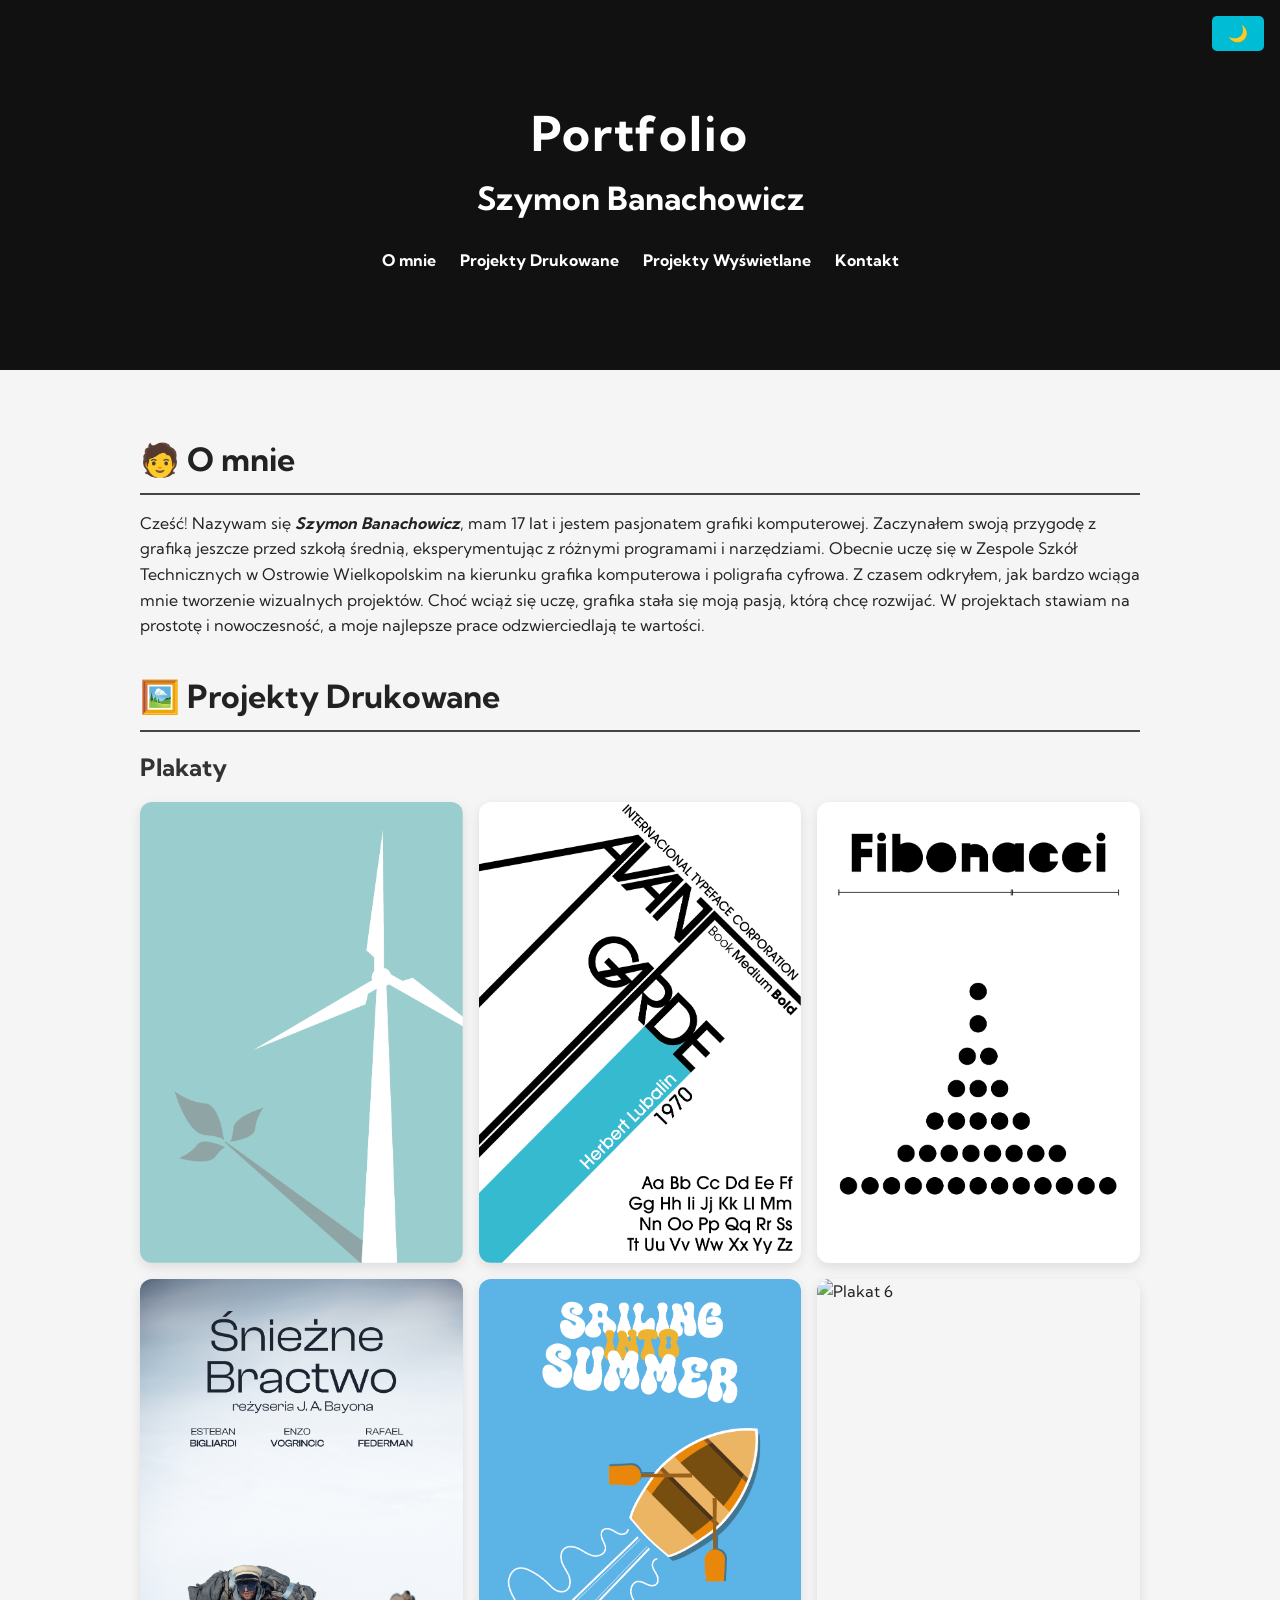
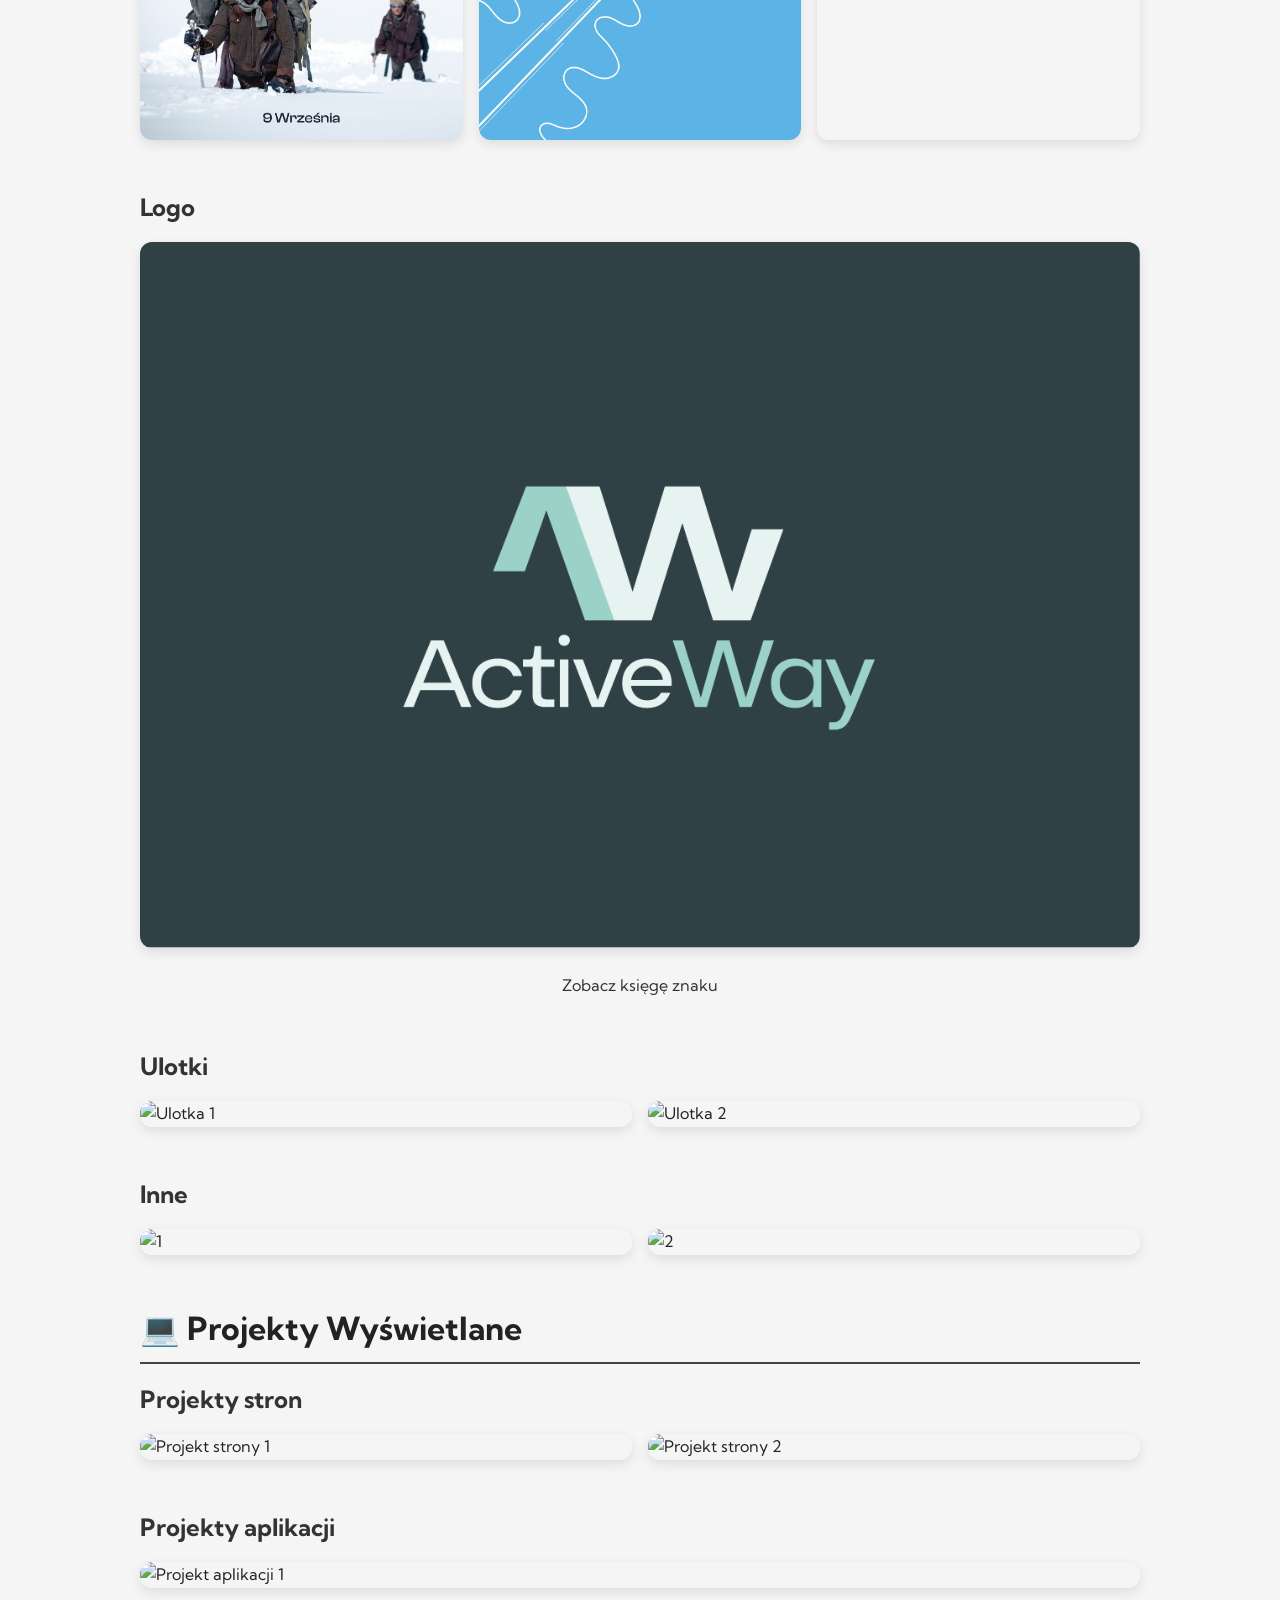
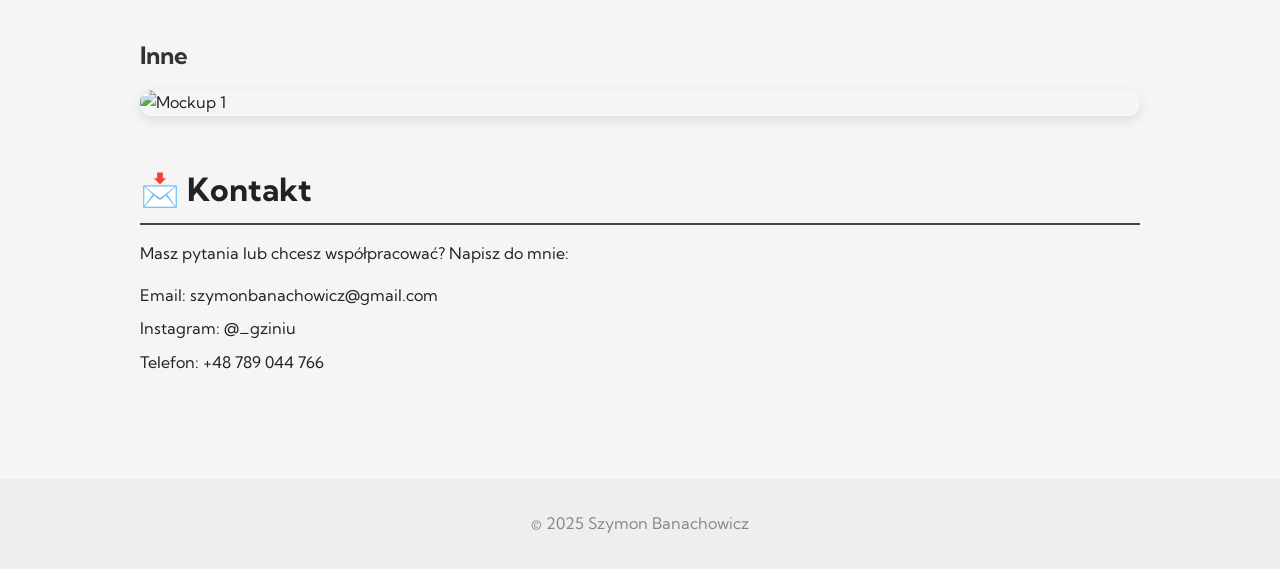
==== portfolio/index.html @ 31c154fb "Add files via upload" ====
<!DOCTYPE html>
<html lang="pl">
<head>
  <meta charset="UTF-8" />
  <meta name="viewport" content="width=device-width, initial-scale=1.0" />
  <title>Szymon Banachowicz – Portfolio</title>
  <link rel="stylesheet" href="style.css" />
  <link href="https://fonts.googleapis.com/css2?family=Kumbh+Sans:wght@400;700&display=swap" rel="stylesheet">
</head>
<body>
  <button class="dark-mode-toggle" onclick="toggleDarkMode()">🌙</button>
  <header>
    <div class="container">
      <h1 class="main-title">Portfolio</h1>
	  <h1 class="second-title">Szymon Banachowicz</h1>
      <nav>
        <ul>
          <li><a href="#about">O mnie</a></li>
          <li><a href="#printed-projects">Projekty Drukowane</a></li>
          <li><a href="#digital-projects">Projekty Wyświetlane</a></li>
          <li><a href="#contact">Kontakt</a></li>
        </ul>
      </nav>
    </div>
  </header>

  <main class="container">
    <section id="about">
      <h2>🧑 O mnie</h2>
      <p>Cześć! Nazywam się <b><i>Szymon Banachowicz</i></b>, mam 17 lat i jestem pasjonatem grafiki komputerowej. Zaczynałem swoją przygodę z grafiką jeszcze przed szkołą średnią, eksperymentując z różnymi programami i narzędziami. Obecnie uczę się w Zespole Szkół Technicznych w Ostrowie Wielkopolskim na kierunku grafika komputerowa i poligrafia cyfrowa. Z czasem odkryłem, jak bardzo wciąga mnie tworzenie wizualnych projektów. Choć wciąż się uczę, grafika stała się moją pasją, którą chcę rozwijać. W projektach stawiam na prostotę i nowoczesność, a moje najlepsze prace odzwierciedlają te wartości.</p>
    </section>

    <section id="printed-projects">
      <h2>🖼️ Projekty Drukowane</h2>
      <div class="project-subsection">
	          <h3>Plakaty</h3>
        <div class="gallery">
          <img src="img/Plakaty/plakat1.png" alt="Plakat 1" class="lazy-loaded">
          <img src="img/Plakaty/plakat2.png" alt="Plakat 2" class="lazy-loaded">
		  <img src="img/Plakaty/plakat3.png" alt="Plakat 3" class="lazy-loaded">
		  <img src="img/Plakaty/plakat4.png" alt="Plakat 4" class="lazy-loaded">
		  <img src="img/Plakaty/plakat5.png" alt="Plakat 5" class="lazy-loaded">
		  <img src="img/Plakaty/plakat6.png" alt="Plakat 6" class="lazy-loaded">
        </div>
      </div>
	   <div class="project-subsection">
        <h3>Logo</h3>
        <div class="gallery">
          <img src="img/logo/logo1.png" alt="Logo 1" class="lazy-loaded">
        </div>
		<br>
		<p><a href="docs/Ksiega_znaku_AW.pdf" target="_blank">Zobacz księgę znaku</a></p>
      </div>
      <div class="project-subsection">
        <h3>Ulotki</h3>
        <div class="gallery">
          <img src="img/ulotki/ulotka1.jpg" alt="Ulotka 1" class="lazy-loaded">
          <img src="img/ulotki/ulotka2.jpg" alt="Ulotka 2" class="lazy-loaded">
        </div>
      </div>
	        <div class="project-subsection">
        <h3>Inne</h3>
        <div class="gallery">
          <img src="img/inned/inne1.jpg" alt=" 1" class="lazy-loaded">
          <img src="img/inned/inne2.jpg" alt=" 2" class="lazy-loaded">
        </div>
      </div>
    </section>

     <section id="digital-projects">
      <h2>💻 Projekty Wyświetlane</h2>
      <div class="project-subsection">
        <h3>Projekty stron</h3>
        <div class="gallery">
          <img src="img/strony/projekt1.png" alt="Projekt strony 1">
          <img src="img/strony/projekt2.png" alt="Projekt strony 2">
        </div>
      </div>
      <div class="project-subsection">
        <h3>Projekty aplikacji</h3>
        <div class="gallery">
          <img src="img/aplikacje/aplikacja1.jpg" alt="Projekt aplikacji 1">
        </div>
      </div>
      <div class="project-subsection">
        <h3>Inne</h3>
        <div class="gallery">
          <img src="img/inne/inne1.jpg" alt="Mockup 1">
        </div>
      </div>
    </section>

    <section id="contact">
      <h2>📩 Kontakt</h2>
      <p>Masz pytania lub chcesz współpracować? Napisz do mnie:</p>
      <ul class="contact-info">
        <li>Email: szymonbanachowicz@gmail.com</li>
        <li>Instagram: @_gziniu</li>
		<li>Telefon: +48 789 044 766</li>
      </ul>
    </section>
  </main>

  <footer>
    <p>&copy; 2025 Szymon Banachowicz</p>
  </footer>

  <script>
    function toggleDarkMode() {
      document.body.classList.toggle('dark-mode');
      document.querySelector('footer').classList.toggle('dark-mode');
    }
  </script>
</body>
</html>
---- portfolio/style.css ----
* {
  margin: 0;
  padding: 0;
  box-sizing: border-box;
  scroll-behavior: smooth;
}

body {
  font-family: 'Kumbh Sans', sans-serif;
  background-color: #f5f5f5;
  color: #222;
  line-height: 1.6;
  transition: background-color 0.3s ease, color 0.3s ease;
}

body.dark-mode {
  background-color: #111;
  color: #fff;
}

.container {
  width: 90%;
  max-width: 1000px;
  margin: 0 auto;
  padding: 2rem 0;
}

header {
  background-color: #111;
  color: #fff;
  padding: 4rem 0;
  text-align: center;
}

.main-title {
  font-size: 3rem;
  font-weight: 700;
  letter-spacing: 2px;
}

.main-title {
  font-size: 3rem;
  font-weight: 700;
  letter-spacing: 2px;
}

nav ul {
  display: flex;
  justify-content: center;
  list-style: none;
  gap: 1.5rem;
  margin-top: 1.5rem;
}

nav a {
  color: #fff;
  text-decoration: none;
  font-weight: bold;
  transition: color 0.3s, transform 0.3s;
}

nav a:hover {
  color: #00bcd4;
  transform: scale(1.1);
}

h2 {
  font-size: 2rem;
  margin: 2rem 0 1rem;
  border-bottom: 2px solid #444;
  padding-bottom: 0.5rem;
}

.project-subsection {
  margin-bottom: 3rem;
}

.project-subsection h3 {
  font-size: 1.5rem;
  margin-bottom: 1rem;
  color: #333;
}

.project-subsection h3 {
  transition: color 0.3s ease;
}

.project-subsection h3:hover {
  color: #00bcd4;
}

.gallery {
  display: grid;
  grid-template-columns: repeat(auto-fit, minmax(250px, 1fr));
  gap: 1rem;
}

.gallery img {
  width: 100%;
  height: auto;
  border-radius: 12px;
  box-shadow: 0 4px 12px rgba(0,0,0,0.1);
  transition: transform 0.3s ease, opacity 0.3s ease;
}

.gallery img:hover {
  transform: scale(1.05);
  opacity: 0.9;
}

.gallery img.lazy-loaded {
  opacity: 1;
}

.contact-info {
  list-style: none;
  margin-top: 1rem;
}

.contact-info li {
  margin-bottom: 0.5rem;
}

footer {
  text-align: center;
  padding: 2rem 0;
  color: #888;
  background-color: #eee;
  margin-top: 4rem;
}

footer.dark-mode {
  background-color: #222;
  color: #fff;
}

/* Dark mode toggle button */
.dark-mode-toggle {
  position: fixed;
  top: 1rem;
  right: 1rem;
  background-color: #00bcd4;
  color: #fff;
  border: none;
  padding: 0.5rem 1rem;
  font-size: 1rem;
  cursor: pointer;
  border-radius: 5px;
}

.dark-mode-toggle:hover {
  background-color: #008c9e;
}

.project-subsection p {
  text-align: center; /* Wyśrodkowanie tekstu w paragrafie */
}

a {
  color: #333;
  text-decoration: none; /* Usuwanie podkreślenia */
  text-align: center;
}

a:hover {
  color: #00bcd4;
}

a.dark-mode h3 {
	color: #fff;
}
body.dark-mode h3 {
  color: #fff;  /* Biały kolor tekstu */
}
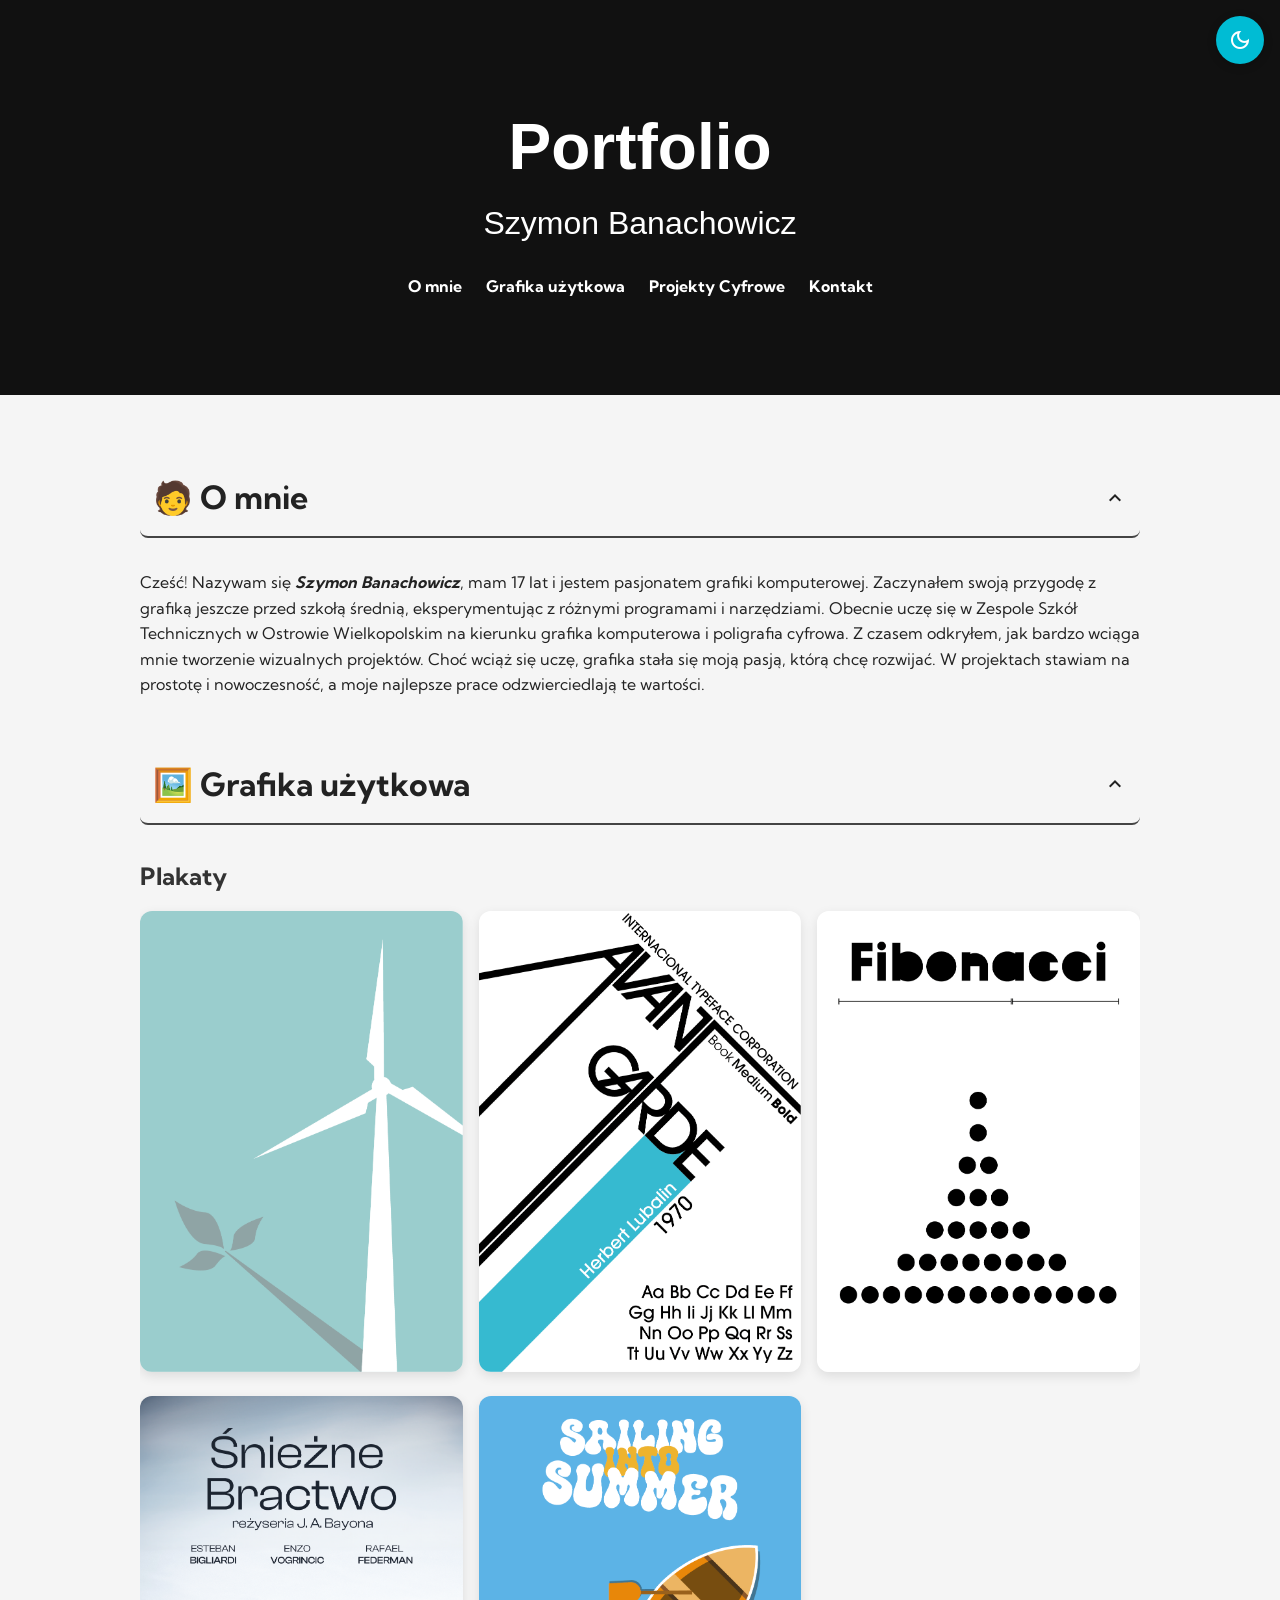
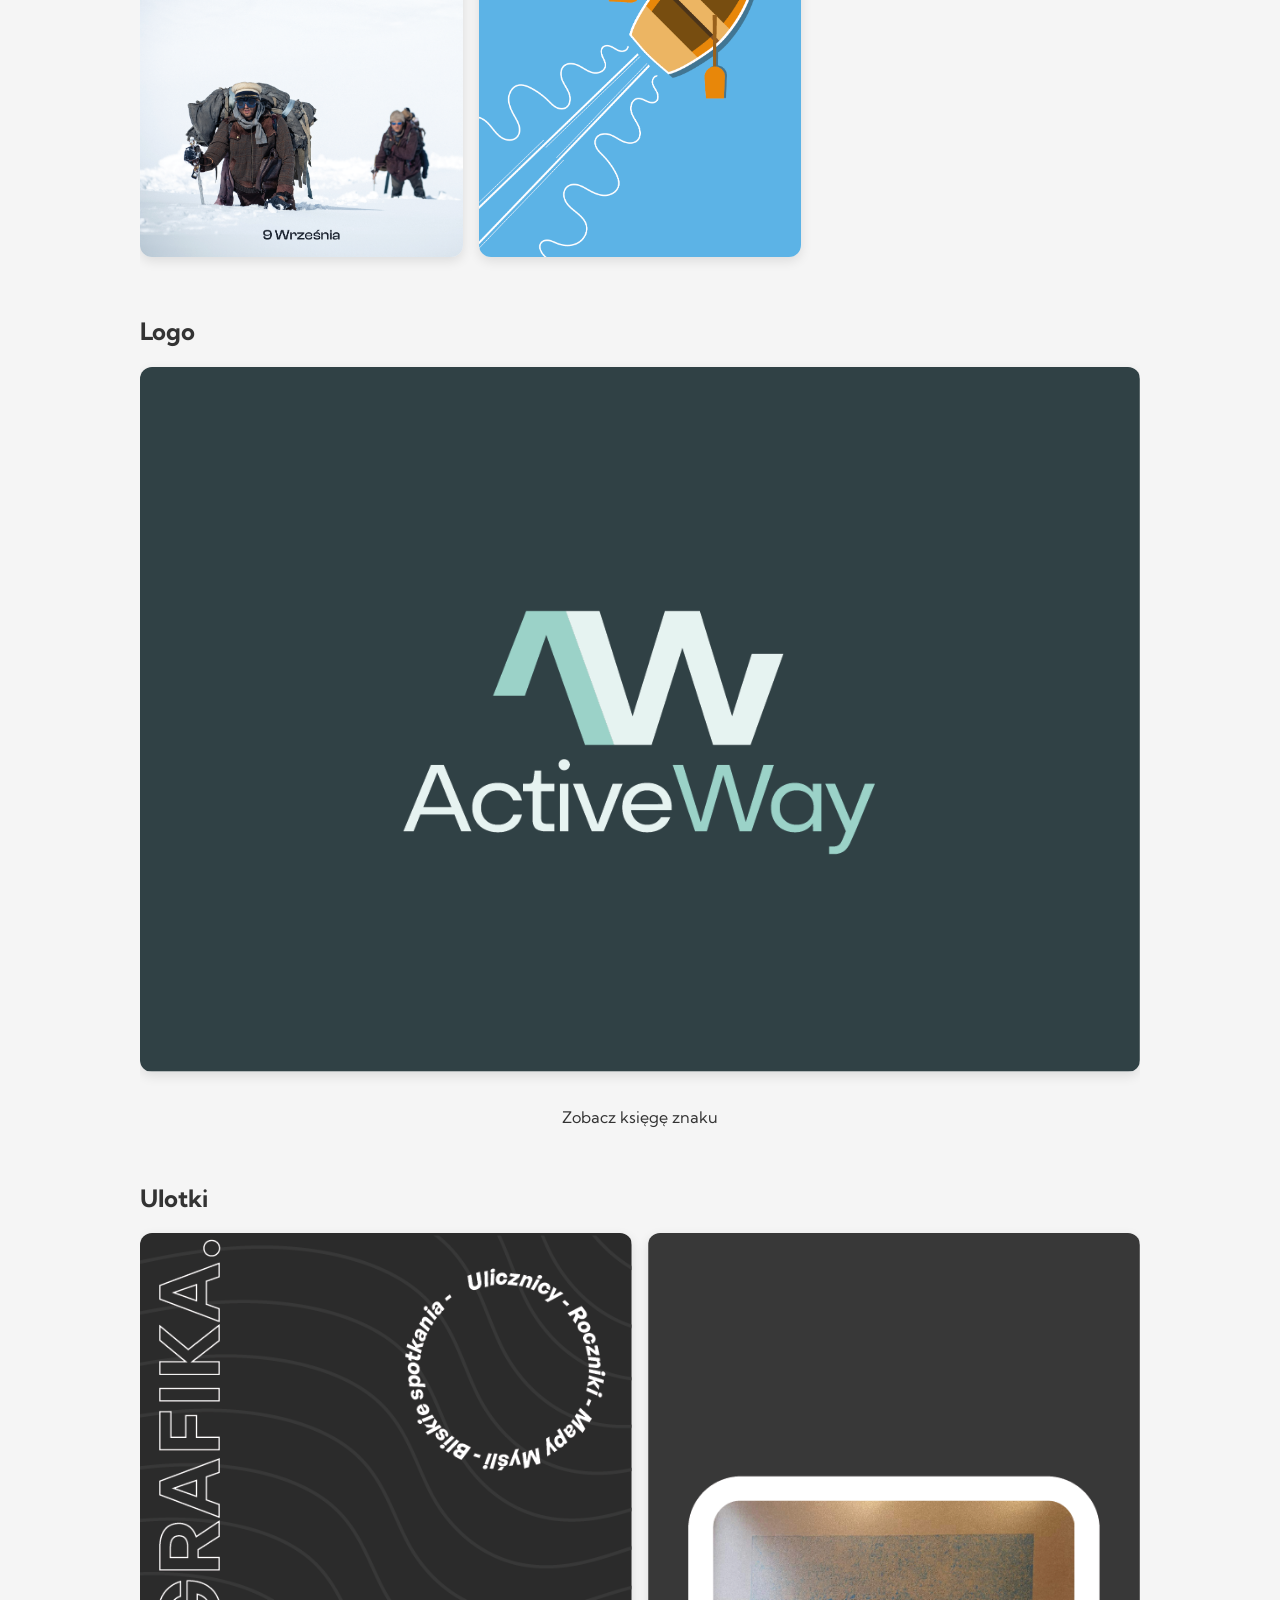
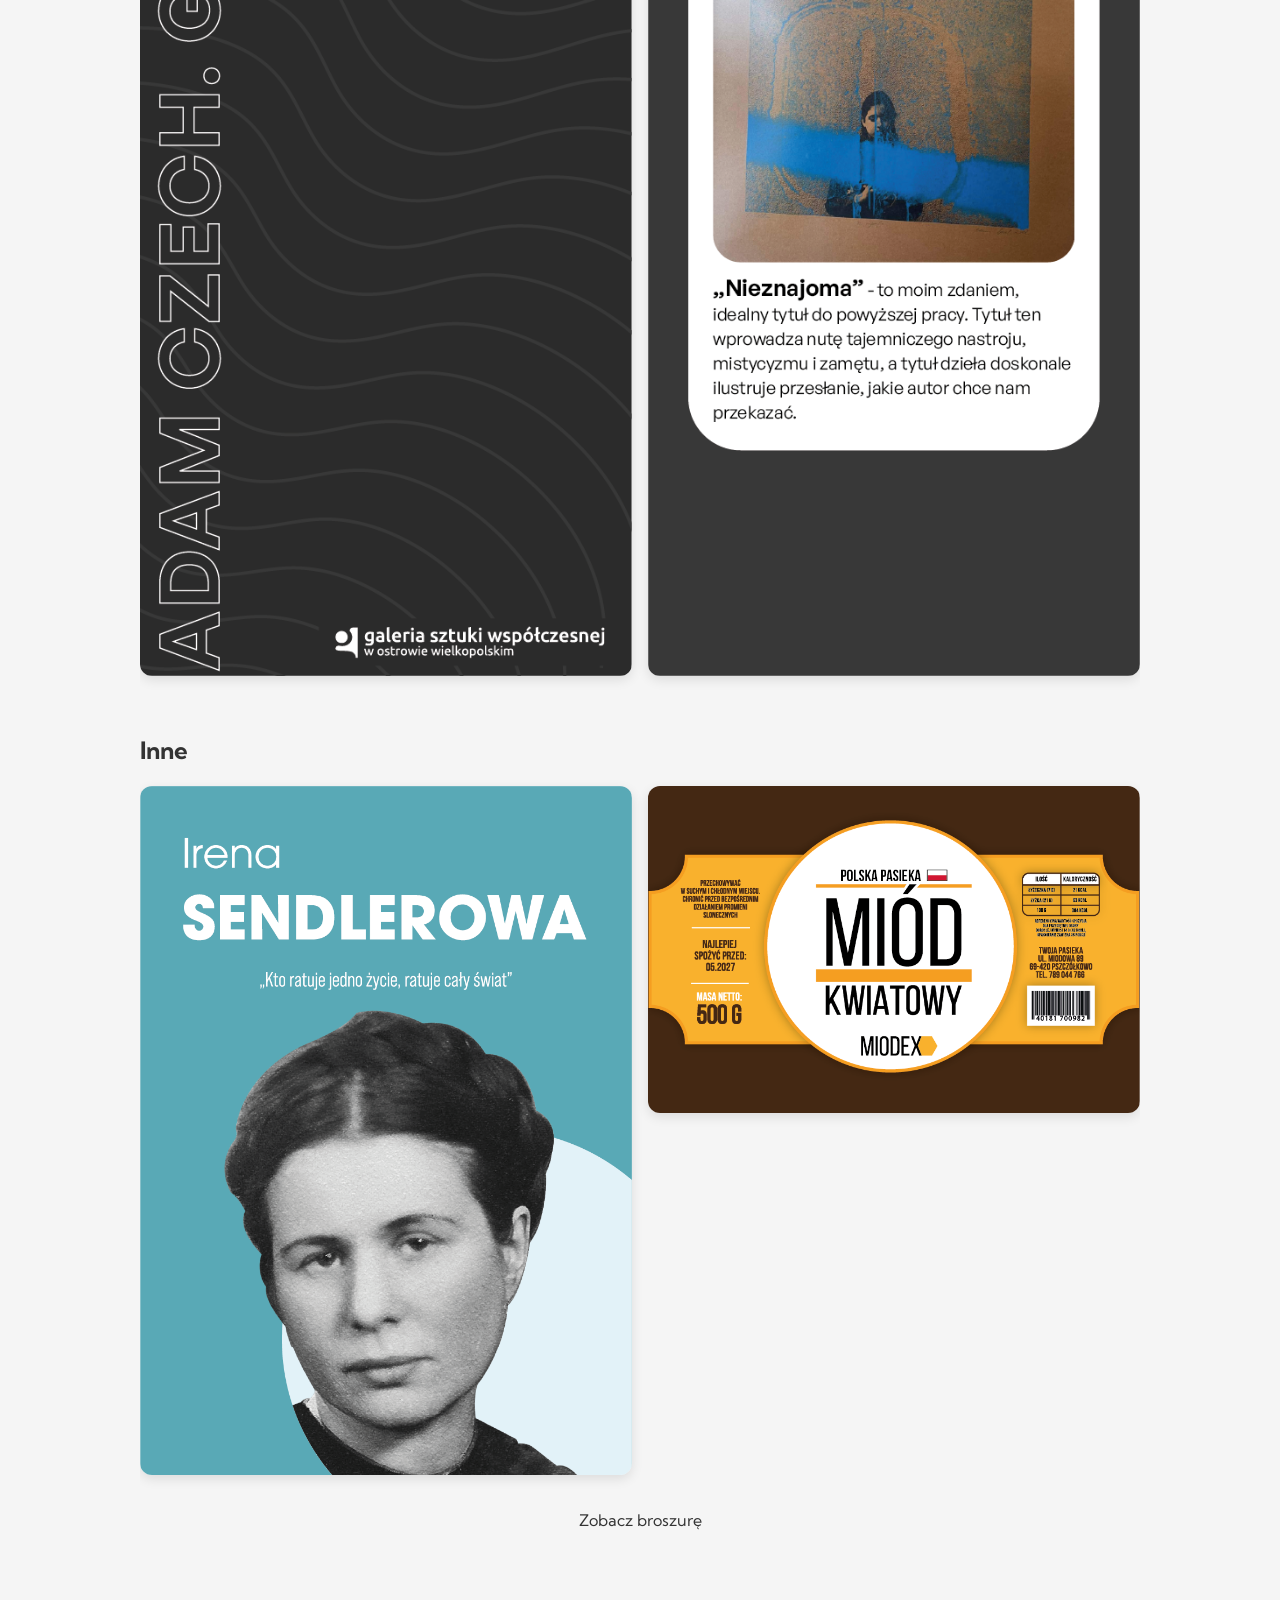
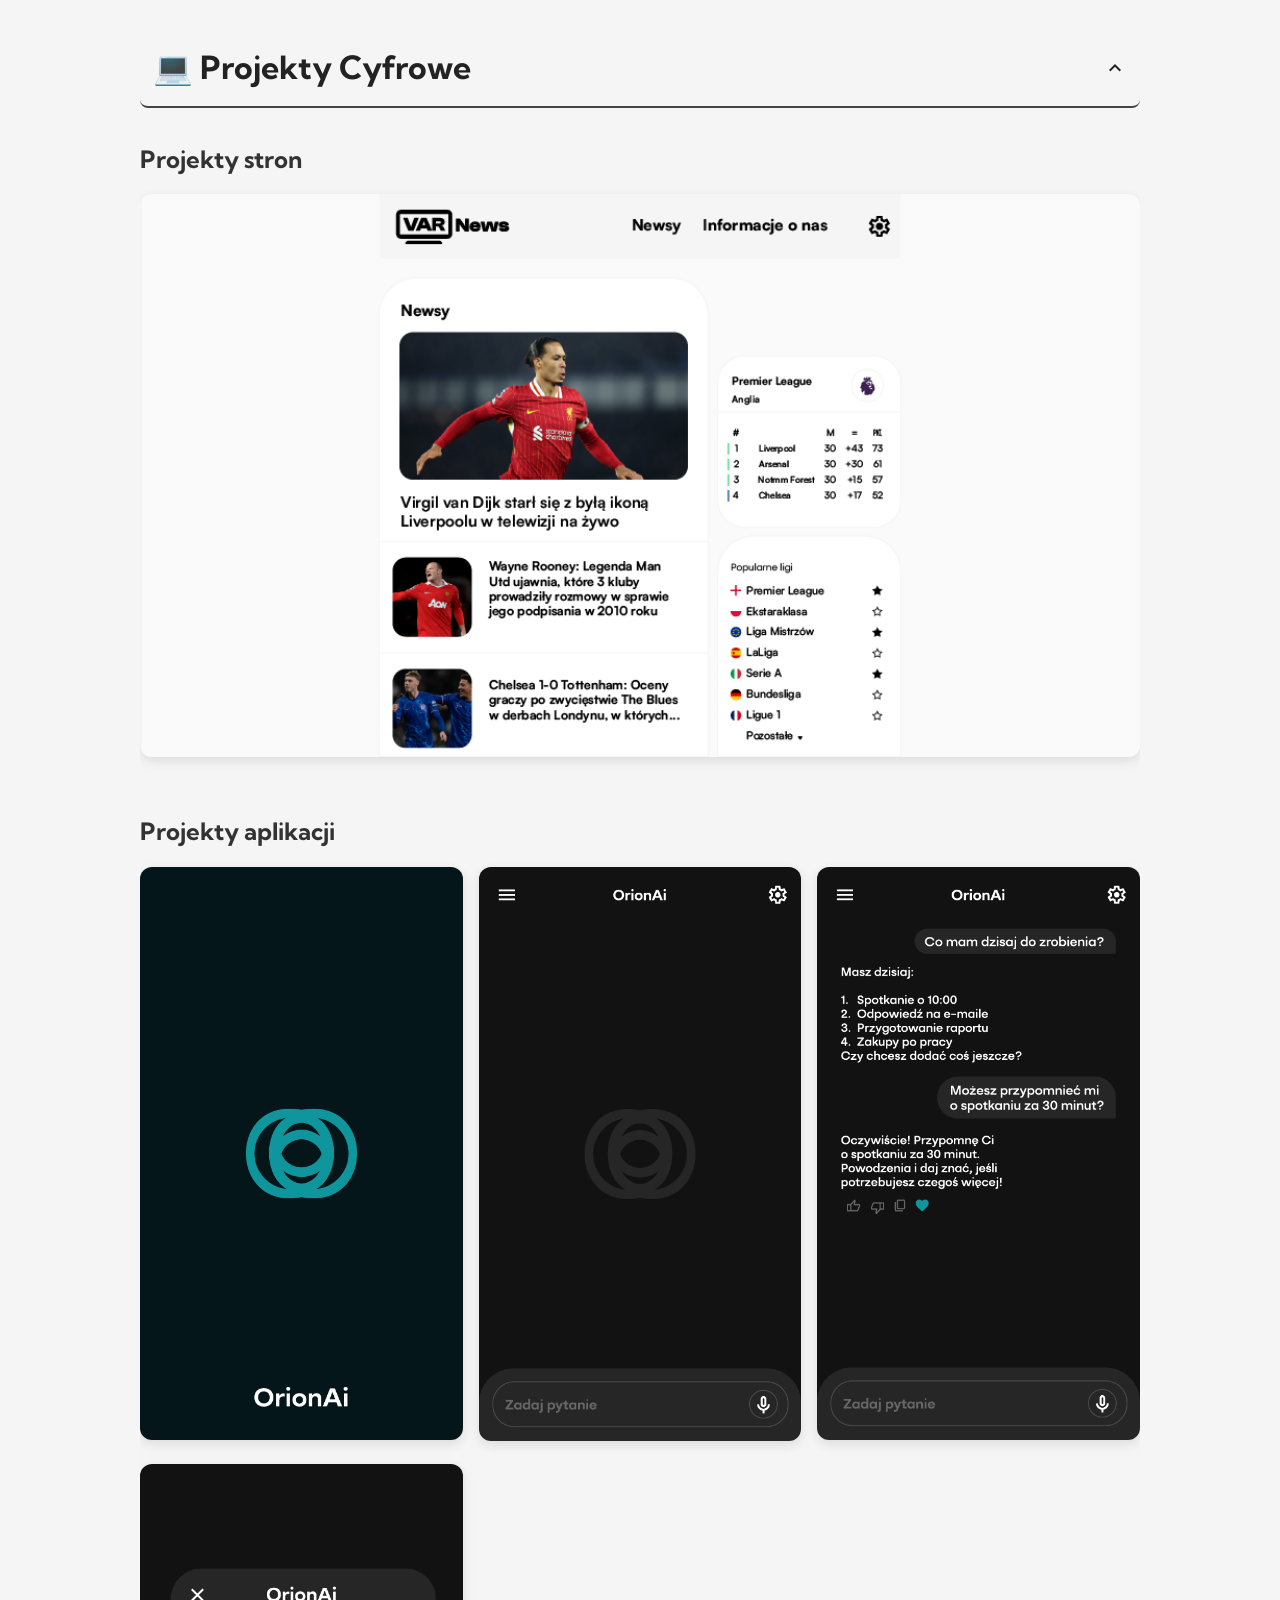
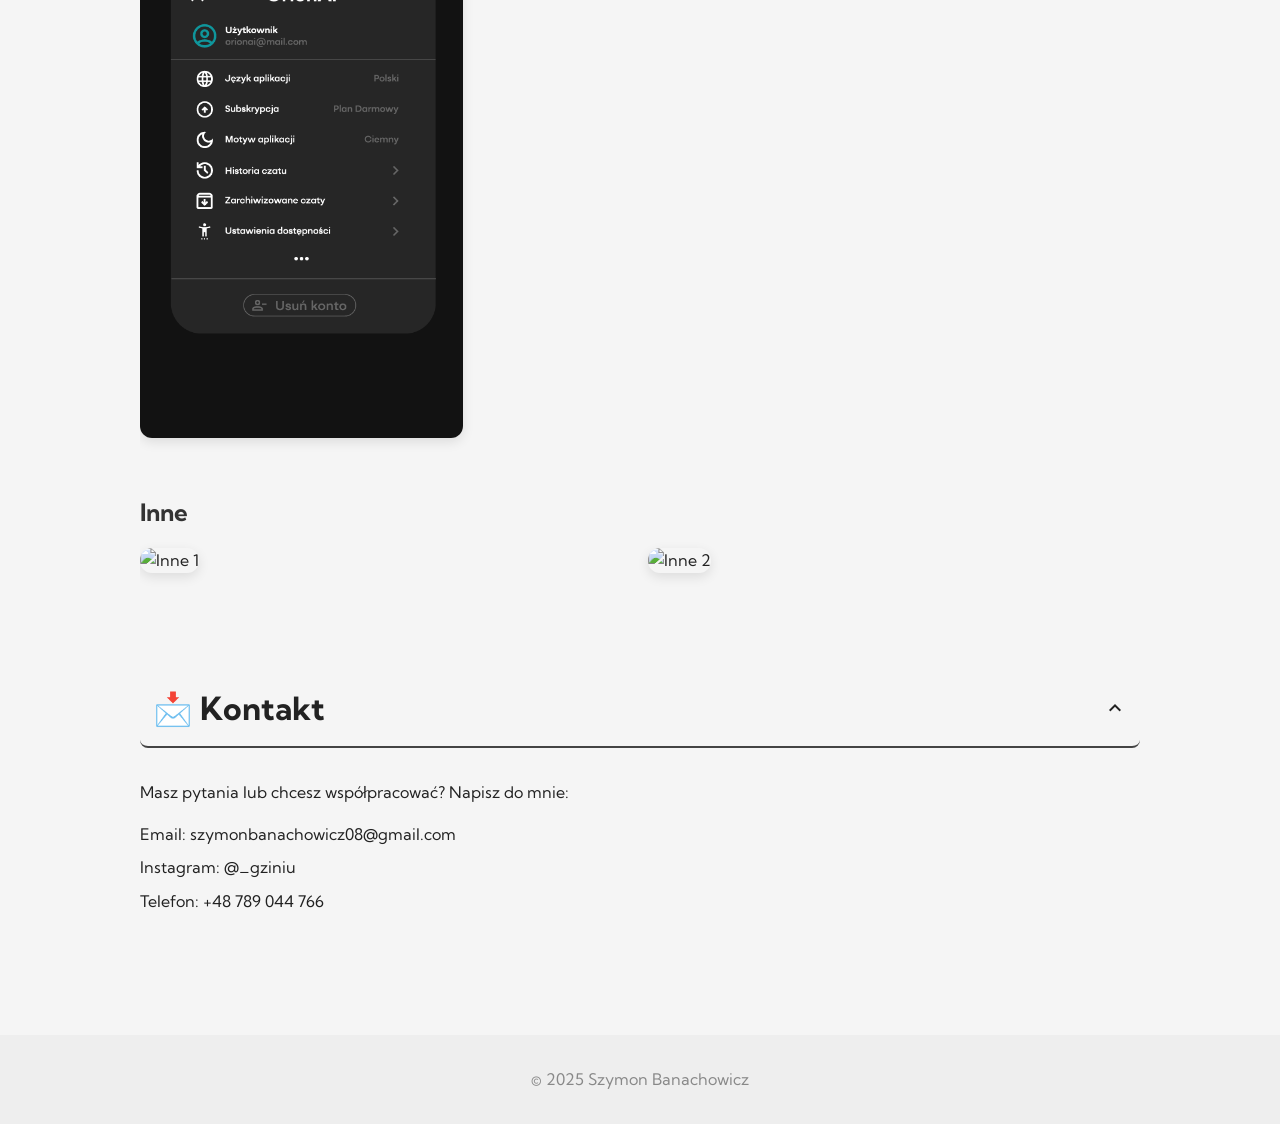
==== commit 8b36c672: "Add files via upload" ====
--- a/portfolio/index.html
+++ b/portfolio/index.html
@@ -6,9 +6,17 @@
   <title>Szymon Banachowicz – Portfolio</title>
   <link rel="stylesheet" href="style.css" />
   <link href="https://fonts.googleapis.com/css2?family=Kumbh+Sans:wght@400;700&display=swap" rel="stylesheet">
+  <link rel="stylesheet" href="https://fonts.googleapis.com/css2?family=Material+Symbols+Outlined" />
+  <link rel="stylesheet" href="https://api.fontshare.com/v2/css?f[]=clash-display@400,700&display=swap">
+  <link rel="icon" href="favicon.png" type="image/png" />
+
+
 </head>
 <body>
-  <button class="dark-mode-toggle" onclick="toggleDarkMode()">🌙</button>
+<button class="dark-mode-toggle" onclick="toggleDarkMode()" aria-label="Toggle dark mode" title="Zmień tryb jasny/ciemny">
+  <span class="material-symbols-outlined">dark_mode</span>
+</button>
+
   <header>
     <div class="container">
       <h1 class="main-title">Portfolio</h1>
@@ -16,8 +24,8 @@
       <nav>
         <ul>
           <li><a href="#about">O mnie</a></li>
-          <li><a href="#printed-projects">Projekty Drukowane</a></li>
-          <li><a href="#digital-projects">Projekty Wyświetlane</a></li>
+          <li><a href="#printed-projects">Grafika użytkowa</a></li>
+          <li><a href="#digital-projects">Projekty Cyfrowe</a></li>
           <li><a href="#contact">Kontakt</a></li>
         </ul>
       </nav>
@@ -25,80 +33,155 @@
   </header>
 
   <main class="container">
-    <section id="about">
-      <h2>🧑 O mnie</h2>
-      <p>Cześć! Nazywam się <b><i>Szymon Banachowicz</i></b>, mam 17 lat i jestem pasjonatem grafiki komputerowej. Zaczynałem swoją przygodę z grafiką jeszcze przed szkołą średnią, eksperymentując z różnymi programami i narzędziami. Obecnie uczę się w Zespole Szkół Technicznych w Ostrowie Wielkopolskim na kierunku grafika komputerowa i poligrafia cyfrowa. Z czasem odkryłem, jak bardzo wciąga mnie tworzenie wizualnych projektów. Choć wciąż się uczę, grafika stała się moją pasją, którą chcę rozwijać. W projektach stawiam na prostotę i nowoczesność, a moje najlepsze prace odzwierciedlają te wartości.</p>
-    </section>
-
-    <section id="printed-projects">
-      <h2>🖼️ Projekty Drukowane</h2>
-      <div class="project-subsection">
-	          <h3>Plakaty</h3>
-        <div class="gallery">
+	<section id="about" class="collapsible-section">
+  <h2>
+    🧑 O mnie
+    <span class="material-symbols-outlined toggle-icon">keyboard_arrow_up</span>
+  </h2>
+  <div class="section-content">
+    <p>Cześć! Nazywam się <b><i>Szymon Banachowicz</i></b>, mam 17 lat i jestem pasjonatem grafiki komputerowej. Zaczynałem swoją przygodę z grafiką jeszcze przed szkołą średnią, eksperymentując z różnymi programami i narzędziami. Obecnie uczę się w Zespole Szkół Technicznych w Ostrowie Wielkopolskim na kierunku grafika komputerowa i poligrafia cyfrowa. Z czasem odkryłem, jak bardzo wciąga mnie tworzenie wizualnych projektów. Choć wciąż się uczę, grafika stała się moją pasją, którą chcę rozwijać. W projektach stawiam na prostotę i nowoczesność, a moje najlepsze prace odzwierciedlają te wartości.</p>
+  </div>
+</section>
+
+<section id="printed-projects" class="collapsible-section">
+  <h2>🖼️ Grafika użytkowa
+    <span class="material-symbols-outlined toggle-icon">keyboard_arrow_up</span>
+  </h2>
+  <div class="section-content">
+    <div class="project-subsection">
+      <h3>Plakaty</h3>
+      <div class="gallery">
+        <div class="image-container">
           <img src="img/Plakaty/plakat1.png" alt="Plakat 1" class="lazy-loaded">
+          <span class="caption">Plakat - Ekologia</span>
+        </div>
+        <div class="image-container">
           <img src="img/Plakaty/plakat2.png" alt="Plakat 2" class="lazy-loaded">
-		  <img src="img/Plakaty/plakat3.png" alt="Plakat 3" class="lazy-loaded">
-		  <img src="img/Plakaty/plakat4.png" alt="Plakat 4" class="lazy-loaded">
-		  <img src="img/Plakaty/plakat5.png" alt="Plakat 5" class="lazy-loaded">
-		  <img src="img/Plakaty/plakat6.png" alt="Plakat 6" class="lazy-loaded">
-        </div>
-      </div>
-	   <div class="project-subsection">
-        <h3>Logo</h3>
-        <div class="gallery">
+          <span class="caption">Plakat - Typografia</span>
+        </div>
+        <div class="image-container">
+          <img src="img/Plakaty/plakat3.png" alt="Plakat 3" class="lazy-loaded">
+          <span class="caption">Plakat - Matematyka</span>
+        </div>
+        <div class="image-container">
+          <img src="img/Plakaty/plakat4.png" alt="Plakat 4" class="lazy-loaded">
+          <span class="caption">Plakat Filmowy</span>
+        </div>
+        <div class="image-container">
+          <img src="img/Plakaty/plakat5.png" alt="Plakat 5" class="lazy-loaded">
+          <span class="caption">Plakat - Wakacyjny</span>
+        </div>
+      </div>
+    </div>
+
+    <div class="project-subsection">
+      <h3>Logo</h3>
+      <div class="gallery">
+        <div class="image-container">
           <img src="img/logo/logo1.png" alt="Logo 1" class="lazy-loaded">
-        </div>
-		<br>
-		<p><a href="docs/Ksiega_znaku_AW.pdf" target="_blank">Zobacz księgę znaku</a></p>
-      </div>
-      <div class="project-subsection">
-        <h3>Ulotki</h3>
-        <div class="gallery">
-          <img src="img/ulotki/ulotka1.jpg" alt="Ulotka 1" class="lazy-loaded">
-          <img src="img/ulotki/ulotka2.jpg" alt="Ulotka 2" class="lazy-loaded">
-        </div>
-      </div>
-	        <div class="project-subsection">
-        <h3>Inne</h3>
-        <div class="gallery">
-          <img src="img/inned/inne1.jpg" alt=" 1" class="lazy-loaded">
-          <img src="img/inned/inne2.jpg" alt=" 2" class="lazy-loaded">
-        </div>
-      </div>
-    </section>
-
-     <section id="digital-projects">
-      <h2>💻 Projekty Wyświetlane</h2>
-      <div class="project-subsection">
-        <h3>Projekty stron</h3>
-        <div class="gallery">
-          <img src="img/strony/projekt1.png" alt="Projekt strony 1">
-          <img src="img/strony/projekt2.png" alt="Projekt strony 2">
-        </div>
-      </div>
-      <div class="project-subsection">
-        <h3>Projekty aplikacji</h3>
-        <div class="gallery">
-          <img src="img/aplikacje/aplikacja1.jpg" alt="Projekt aplikacji 1">
-        </div>
-      </div>
-      <div class="project-subsection">
-        <h3>Inne</h3>
-        <div class="gallery">
-          <img src="img/inne/inne1.jpg" alt="Mockup 1">
-        </div>
-      </div>
-    </section>
-
-    <section id="contact">
-      <h2>📩 Kontakt</h2>
-      <p>Masz pytania lub chcesz współpracować? Napisz do mnie:</p>
-      <ul class="contact-info">
-        <li>Email: szymonbanachowicz@gmail.com</li>
-        <li>Instagram: @_gziniu</li>
-		<li>Telefon: +48 789 044 766</li>
-      </ul>
-    </section>
+          <span class="caption">Logo - Active Way</span>
+        </div>
+      </div>
+      <br>
+      <p><a href="docs/Ksiega_znaku_AW.pdf" target="_blank">Zobacz księgę znaku</a></p>
+    </div>
+
+    <div class="project-subsection">
+      <h3>Ulotki</h3>
+      <div class="gallery">
+        <div class="image-container">
+          <img src="img/ulotki/ulotka1.png" alt="Ulotka 1" class="lazy-loaded">
+          <span class="caption">Ulotka - awers</span>
+        </div>
+        <div class="image-container">
+          <img src="img/ulotki/ulotka2.png" alt="Ulotka 2" class="lazy-loaded">
+          <span class="caption">Ulotka - rewers</span>
+        </div>
+      </div>
+    </div>
+
+    <div class="project-subsection">
+      <h3>Inne</h3>
+      <div class="gallery">
+	  <div class="image-container">
+        <img src="img/inned/inne1.png" alt="Inne 1" class="lazy-loaded">
+		     <span class="caption">Broszura - Irena Sendlerowa</span>
+		</div>
+		<div class="image-container">
+        <img src="img/inned/inne2.png" alt="Inne 2" class="lazy-loaded">
+			<span class="caption">Etykieta</span>
+		</div>
+      </div>
+	  <br>
+	  	<p><a href="docs/Broszura_Irena_Sendlerowa.pdf" target="_blank">Zobacz broszurę</a></p>
+    </div>
+  </div>
+</section>
+
+<section id="digital-projects" class="collapsible-section">
+  <h2>💻 Projekty Cyfrowe
+    <span class="material-symbols-outlined toggle-icon">keyboard_arrow_up</span>
+  </h2>
+  <div class="section-content">
+    <div class="project-subsection">
+      <h3>Projekty stron</h3>
+      <div class="gallery">
+	  <div class="image-container">
+        <img src="img/strony/projekt1.png" alt="Projekt strony 1" class="lazy-loaded">
+		<span class="caption">VARNews</span>
+	 </div>
+      </div>
+    </div>
+    <div class="project-subsection">
+      <h3>Projekty aplikacji</h3>
+      <div class="gallery">
+	   <div class="image-container">
+        <img src="img/aplikacje/aplikacja1.png" alt="Projekt aplikacji 1" class="lazy-loaded">
+		<span class="caption">OrionAI - Ekran ładowania</span>
+		</div>
+	   <div class="image-container">
+        <img src="img/aplikacje/aplikacja2.png" alt="Projekt aplikacji 2" class="lazy-loaded">
+		<span class="caption">OrionAI - Strona 1</span>
+		</div>
+	   <div class="image-container">
+        <img src="img/aplikacje/aplikacja3.png" alt="Projekt aplikacji 3" class="lazy-loaded">
+		<span class="caption">OrionAI - Strona 3</span>
+		</div>
+	   <div class="image-container">
+        <img src="img/aplikacje/aplikacja4.png" alt="Projekt aplikacji 4" class="lazy-loaded">
+		<span class="caption">OrionAI - Strona 4</span>
+		</div>
+      </div>
+    </div>
+    <div class="project-subsection">
+      <h3>Inne</h3>
+      <div class="gallery">
+	   <div class="image-container">
+        <img src="img/inne/inne1.png" alt="Inne 1" class="lazy-loaded">
+		<span class="caption">Kolaż</span>
+		</div>
+			   <div class="image-container">
+        <img src="img/inne/inne2.png" alt="Inne 2" class="lazy-loaded">
+		<span class="caption">Okładka Playlisty</span>
+		</div>
+      </div>
+    </div>
+  </div>
+</section>
+
+<section id="contact" class="collapsible-section">
+  <h2>📩 Kontakt
+    <span class="material-symbols-outlined toggle-icon">keyboard_arrow_up</span>
+  </h2>
+  <div class="section-content">
+    <p>Masz pytania lub chcesz współpracować? Napisz do mnie:</p>
+    <ul class="contact-info">
+      <li>Email: szymonbanachowicz08@gmail.com</li>
+      <li>Instagram: @_gziniu</li>
+      <li>Telefon: +48 789 044 766</li>
+    </ul>
+  </div>
+</section>
   </main>
 
   <footer>
@@ -111,5 +194,17 @@
       document.querySelector('footer').classList.toggle('dark-mode');
     }
   </script>
+  <script>
+  document.querySelectorAll('.collapsible-section h2').forEach(header => {
+    header.addEventListener('click', () => {
+      const section = header.parentElement;
+      const content = section.querySelector('.section-content');
+      const icon = header.querySelector('.toggle-icon');
+      content.classList.toggle('collapsed');
+      icon.textContent = content.classList.contains('collapsed') ? 'keyboard_arrow_down' : 'keyboard_arrow_up';
+    });
+  });
+</script>
+
 </body>
 </html>
--- a/portfolio/style.css
+++ b/portfolio/style.css
@@ -33,15 +33,9 @@
 }
 
 .main-title {
-  font-size: 3rem;
-  font-weight: 700;
-  letter-spacing: 2px;
-}
-
-.main-title {
-  font-size: 3rem;
-  font-weight: 700;
-  letter-spacing: 2px;
+  font-family: 'Clash Display', sans-serif;
+  font-weight: 700; /* Bold */
+  font-size: 4rem
 }
 
 nav ul {
@@ -101,6 +95,8 @@
   border-radius: 12px;
   box-shadow: 0 4px 12px rgba(0,0,0,0.1);
   transition: transform 0.3s ease, opacity 0.3s ease;
+  transform-origin: center; /* Skalowanie zaczyna się od środka */
+  isolation: isolate; /* Zapobiega mieszaniu warstw */
 }
 
 .gallery img:hover {
@@ -136,21 +132,30 @@
 
 /* Dark mode toggle button */
 .dark-mode-toggle {
+  z-index: 1000; /* Upewnij się, że jest na wierzchu */
+  box-shadow: 0 2px 10px rgba(0,0,0,0.2);
+  transition: all 0.3s ease;
   position: fixed;
   top: 1rem;
   right: 1rem;
+  width: 3rem; /* równa szerokość */
+  height: 3rem; /* równa wysokość */
   background-color: #00bcd4;
   color: #fff;
   border: none;
-  padding: 0.5rem 1rem;
-  font-size: 1rem;
+  font-size: 1.2rem;
   cursor: pointer;
-  border-radius: 5px;
+  border-radius: 50%; /* okrągły kształt */
+  display: flex;
+  align-items: center;
+  justify-content: center; /* wyśrodkowanie ikony/tekstu */
 }
 
 .dark-mode-toggle:hover {
   background-color: #008c9e;
-}
+  transform: scale(1.1);
+}
+
 
 .project-subsection p {
   text-align: center; /* Wyśrodkowanie tekstu w paragrafie */
@@ -171,4 +176,136 @@
 }
 body.dark-mode h3 {
   color: #fff;  /* Biały kolor tekstu */
-}+}
+
+.image-container {
+  position: relative;
+  display: inline-block;
+    overflow: visible; /* Nadpisuje domyślny overflow */
+  transform: translateZ(0); /* Optymalizacja dla animacji */
+}
+
+.image-container .caption {
+  position: absolute;
+  bottom: 10px;
+  left: 50%;
+  transform: translateX(-50%);
+  background-color: rgba(0, 0, 0, 0.7);
+  color: #fff;
+  padding: 0.3rem 0.6rem;
+  border-radius: 5px;
+  font-size: 0.9rem;
+  opacity: 0;
+  transition: opacity 0.3s ease;
+  pointer-events: none;
+}
+
+.image-container:hover .caption {
+  opacity: 1;
+}
+
+.material-symbols-outlined {
+  font-size: 24px;
+  vertical-align: middle;
+}
+
+h2 {
+  display: flex;
+  justify-content: space-between;
+  align-items: center;
+  cursor: pointer;
+}
+
+.toggle-icon {
+  font-size: 28px;
+  transition: transform 0.3s ease;
+}
+
+.second-title {
+  font-family: 'Clash Display', sans-serif;
+  font-weight: 400; /* Regular */
+}
+
+@keyframes fadeSlideUp {
+  from {
+    opacity: 0;
+    transform: translateY(40px);
+  }
+  to {
+    opacity: 1;
+    transform: translateY(0);
+  }
+}
+
+.main-title, .second-title {
+  opacity: 0;
+  animation: fadeSlideUp 1s ease forwards;
+}
+
+.second-title {
+  animation-delay: 0.3s;
+}
+
+body.dark-mode a {
+  color: #00bcd4; /* Jasny kolor pasujący do dark mode */
+}
+
+body.dark-mode a:hover {
+  color: #66e0f0; /* Jaśniejszy przy najechaniu */
+}
+
+.section-content {
+  overflow: hidden;
+  transition: 
+    max-height 0.4s cubic-bezier(0.4, 0, 0.2, 1),
+    opacity 0.3s ease 0.1s,
+    padding 0.3s ease;
+  max-height: 5000px;
+  opacity: 1;
+  padding: 1rem 0;
+  will-change: max-height, opacity; /* Optymalizacja animacji */
+  contain: content;
+}
+
+.section-content.collapsed {
+  max-height: 0;
+  opacity: 0;
+  padding-top: 0;
+  padding-bottom: 0;
+  overflow: hidden;
+  transition: 
+    max-height 0.3s cubic-bezier(0.4, 0, 0.2, 1),
+    opacity 0.2s ease,
+    padding 0.3s ease;
+}
+
+/* Dodatkowe ulepszenia dla nagłówków */
+.collapsible-section h2 {
+  transition: background-color 0.3s ease;
+  padding: 0.8rem;
+  border-radius: 8px;
+}
+
+.collapsible-section h2:hover {
+  background-color: rgba(0, 188, 212, 0.1);
+}
+
+@media (max-width: 768px) {
+  .main-title {
+    font-size: 2.5rem;
+  }
+  
+  .second-title {
+    font-size: 1.8rem;
+  }
+  
+  nav ul {
+    flex-direction: column;
+    gap: 0.5rem;
+  }
+  
+  .gallery {
+    grid-template-columns: 1fr;
+  }
+}
+
